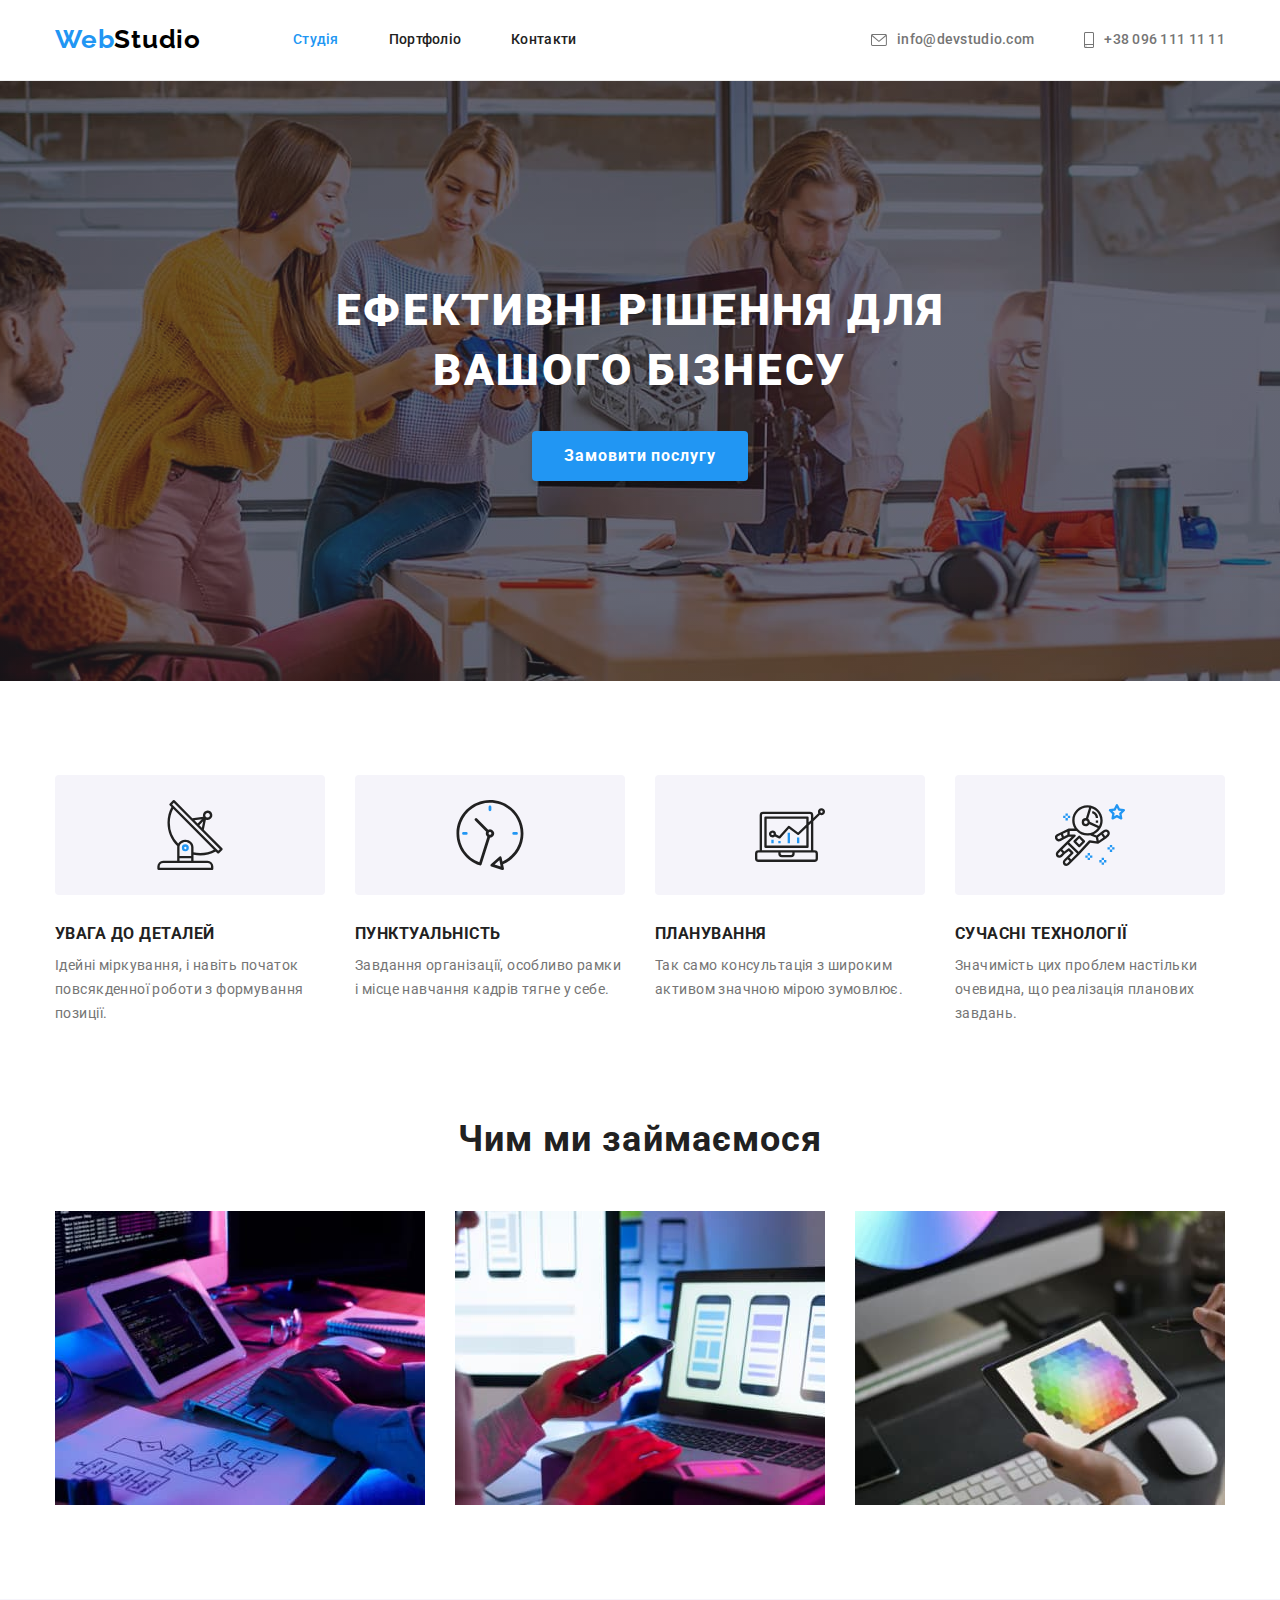
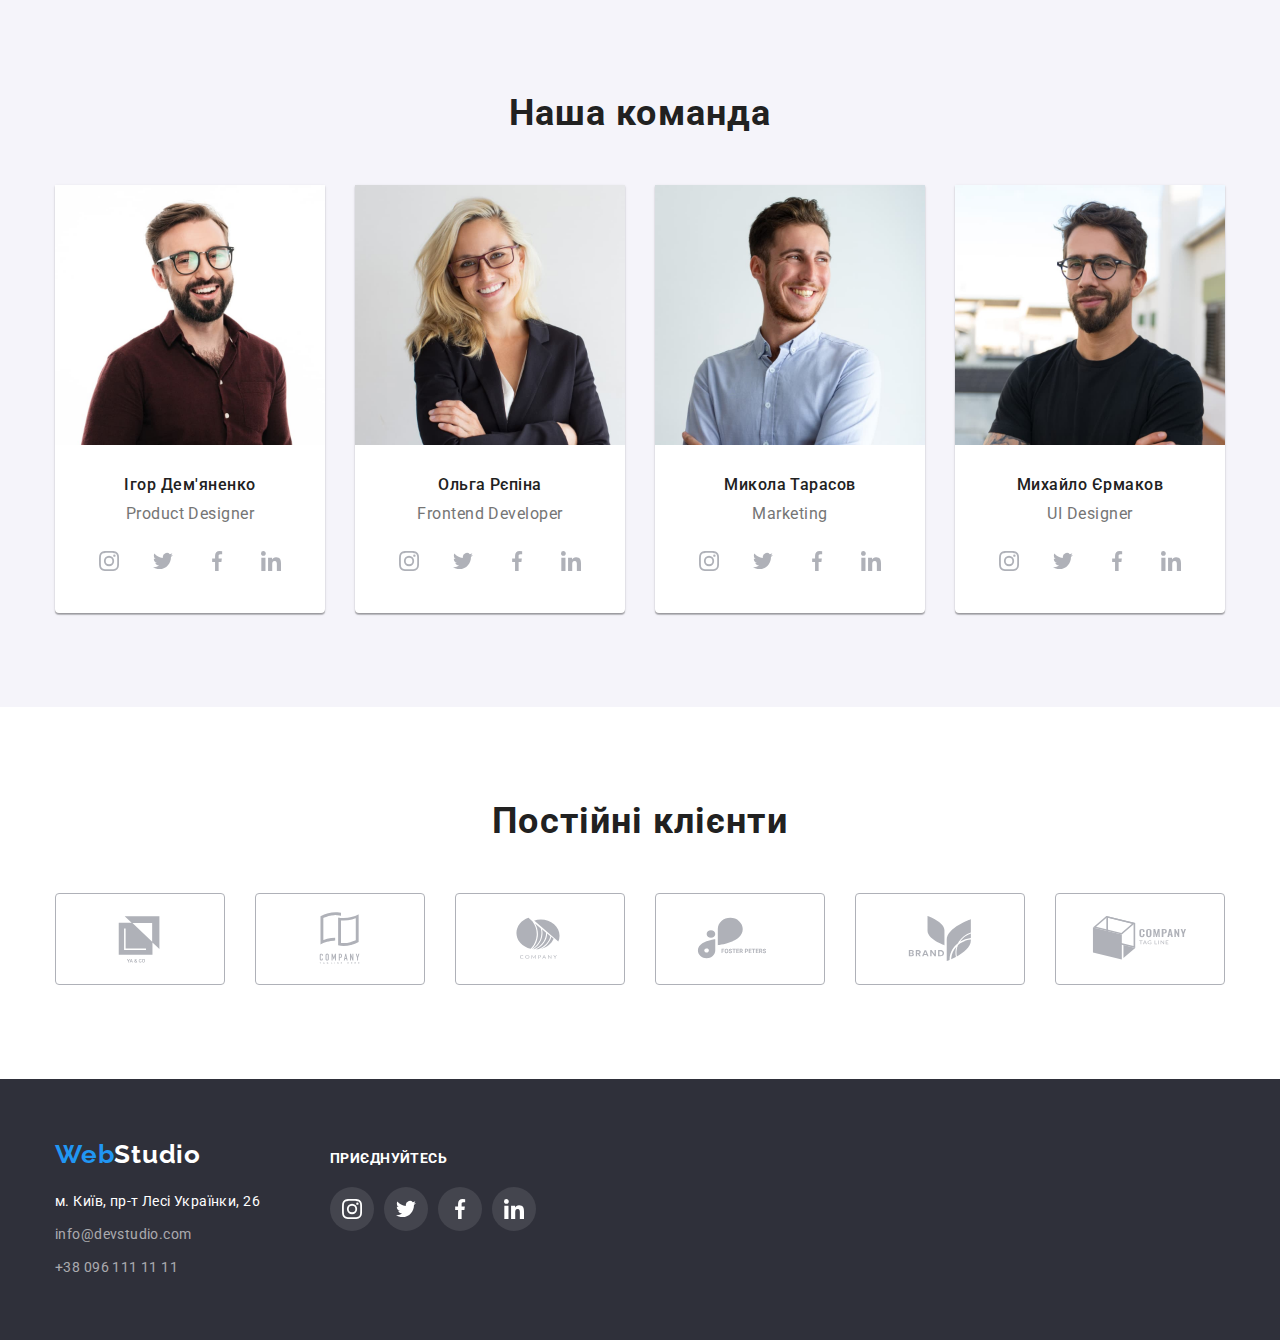
==== index.html @ ef6dc4af "Adds HW4 files" ====
<!DOCTYPE html>
<html lang="uk">
  <head>
    <meta charset="UTF-8" />
    <meta http-equiv="X-UA-Compatible" content="IE=edge" />
    <meta name="viewport" content="width=device-width, initial-scale=1.0" />
    <title>Студія</title>
    <link
      href="https://fonts.googleapis.com/css2?family=Raleway:wght@700&family=Roboto:wght@400;500;700;900&display=swap"
      rel="stylesheet"
    />
    <link
      rel="stylesheet"
      href="https://cdnjs.cloudflare.com/ajax/libs/modern-normalize/1.1.0/modern-normalize.min.css"
    />
    <link rel="stylesheet" href="./CSS/styles.css" />
  </head>
  <body>
    <!--Шапка сайта-->

    <header class="header">
      <div class="container header-box">
        <nav class="container-nav">
          <a href="./index.html" class="logo">
            <span class="accent">Web</span>Studio</a
          >

          <ul class="name-pages">
            <li class="item">
              <a href="./index.html" class="text-nav current">Студія</a>
            </li>
            <li class="item">
              <a href="./portfolio.html" class="text-nav">Портфоліо</a>
            </li>
            <li class="item"><a href="" class="text-nav">Контакти</a></li>
          </ul>
        </nav>

        <ul class="data-contacts">
          <li class="item contact">
            <a href="mailto:info@devstudio.com" class="contacts-nav"
              ><svg class="icon" width="16px" height="12px">
                <use href="./imeges/sprite-opt.svg#icon-envelope1"></use>
              </svg>
              info@devstudio.com</a
            >
          </li>
          <li class="item contact">
            <a href="tel:+380961111111" class="contacts-nav"
              ><svg class="icon" width="10px" height="16px">
                <use href="./imeges/sprite-opt.svg#icon-smartphone1"></use></svg
              >+38 096 111 11 11</a
            >
          </li>
        </ul>
      </div>
    </header>

    <main>
      <!--Секція з фоном (Герой)-->

      <section class="hero">
        <div class="hero-section">
          <h1 class="hero-title">Ефективні рішення для вашого бізнесу</h1>

          <button type="button" class="button-hero">Замовити послугу</button>
        </div>
      </section>

      <!--Секція з цінностями-->

      <section>
        <div class="container section">
          <h2 class="visually-hidden">Цінності</h2>
          <ul class="values">
            <li class="values-list">
              <div class="icon-values-bg">
                <svg class="icon-values" width="70px" height="70px">
                  <use href="./imeges/sprite-opt.svg#icon-antenna"></use>
                </svg>
              </div>
              <h3 class="title-values">УВАГА ДО ДЕТАЛЕЙ</h3>
              <p class="text-values">
                Ідейні міркування, і навіть початок повсякденної роботи з
                формування позиції.
              </p>
            </li>
            <li class="values-list">
              <div class="icon-values-bg">
                <svg class="icon-values" width="70px" height="70px">
                  <use href="./imeges/sprite-opt.svg#icon-clock"></use>
                </svg>
              </div>
              <h3 class="title-values">ПУНКТУАЛЬНІСТЬ</h3>
              <p class="text-values">
                Завдання організації, особливо рамки і місце навчання кадрів
                тягне у себе.
              </p>
            </li>
            <li class="values-list">
              <div class="icon-values-bg">
                <svg class="icon-values" width="70px" height="70px">
                  <use href="./imeges/sprite-opt.svg#icon-diagram"></use>
                </svg>
              </div>
              <h3 class="title-values">ПЛАНУВАННЯ</h3>
              <p class="text-values">
                Так само консультація з широким активом значною мірою зумовлює.
              </p>
            </li>
            <li class="values-list">
              <div class="icon-values-bg">
                <svg class="icon-values" width="70px" height="70px">
                  <use href="./imeges/sprite-opt.svg#icon-astronaut"></use>
                </svg>
              </div>
              <h3 class="title-values">СУЧАСНІ ТЕХНОЛОГІЇ</h3>
              <p class="text-values">
                Значимість цих проблем настільки очевидна, що реалізація
                планових завдань.
              </p>
            </li>
          </ul>
        </div>
      </section>

      <!--Секція Чим займаємося-->

      <section class="section-work">
        <div class="container section">
          <h2 class="section-title">Чим ми займаємося</h2>
          <ul class="presentation">
            <li class="work-view">
              <img
                class="image"
                src="./imeges/img1.jpg"
                width="370"
                height="294"
                alt="Планшет з портативною клавіатурою"
              />
            </li>
            <li class="work-view">
              <img
                class="image"
                src="./imeges/img2.jpg"
                width="370"
                height="294"
                alt="Робота з лебтопом"
              />
            </li>
            <li class="work-view">
              <img
                class="image"
                src="./imeges/img3.jpg"
                width="370"
                height="294"
                alt="Планшет з зображенням спектру"
              />
            </li>
          </ul>
        </div>
      </section>

      <!--Секція з фахівцями (командою)-->
      <section class="team">
        <div class="container section">
          <h2 class="section-title">Наша команда</h2>
          <ul class="team-cards">
            <li class="data-cards">
              <img
                class="photo"
                src="./imeges/img-ihor.jpg"
                width="270"
                height="260"
                alt="Product Designer"
              />
              <h3 class="title-name">Ігор Дем'яненко</h3>
              <p lang="en" class="text-position">Product Designer</p>
              <ul class="social-links">
                <li class="link-item">
                  <a href="" class="link">
                    <svg class="icon-social" width="20px" height="20px">
                      <use href="./imeges/sprite-opt.svg#icon-instagram"></use>
                    </svg>
                  </a>
                </li>
                <li class="link-item">
                  <a href="" class="link">
                    <svg class="icon-social" width="20px" height="20px">
                      <use href="./imeges/sprite-opt.svg#icon-twitter"></use>
                    </svg>
                  </a>
                </li>
                <li class="link-item">
                  <a href="" class="link">
                    <svg class="icon-social" width="20px" height="20px">
                      <use href="./imeges/sprite-opt.svg#icon-facebook"></use>
                    </svg>
                  </a>
                </li>
                <li class="link-item">
                  <a href="" class="link">
                    <svg class="icon-social" width="20px" height="20px">
                      <use href="./imeges/sprite-opt.svg#icon-linkedin"></use>
                    </svg>
                  </a>
                </li>
              </ul>
            </li>

            <li class="data-cards">
              <img
                class="photo"
                src="./imeges/img-olha.jpg"
                width="270"
                height="260"
                alt="Frontend Developer"
              />
              <h3 class="title-name">Ольга Рєпіна</h3>
              <p lang="en" class="text-position">Frontend Developer</p>
              <ul class="social-links">
                <li class="link-item">
                  <a href="" class="link">
                    <svg class="icon-social" width="20px" height="20px">
                      <use href="./imeges/sprite-opt.svg#icon-instagram"></use>
                    </svg>
                  </a>
                </li>
                <li class="link-item">
                  <a href="" class="link">
                    <svg class="icon-social" width="20px" height="20px">
                      <use href="./imeges/sprite-opt.svg#icon-twitter"></use>
                    </svg>
                  </a>
                </li>
                <li class="link-item">
                  <a href="" class="link">
                    <svg class="icon-social" width="20px" height="20px">
                      <use href="./imeges/sprite-opt.svg#icon-facebook"></use>
                    </svg>
                  </a>
                </li>
                <li class="link-item">
                  <a href="" class="link">
                    <svg class="icon-social" width="20px" height="20px">
                      <use href="./imeges/sprite-opt.svg#icon-linkedin"></use>
                    </svg>
                  </a>
                </li>
              </ul>
            </li>
            <li class="data-cards">
              <img
                class="photo"
                src="./imeges/img-mykola.jpg"
                width="270"
                height="260"
                alt="Marketing"
              />
              <h3 class="title-name">Микола Тарасов</h3>
              <p lang="en" class="text-position">Marketing</p>
              <ul class="social-links">
                <li class="link-item">
                  <a href="" class="link">
                    <svg class="icon-social" width="20px" height="20px">
                      <use href="./imeges/sprite-opt.svg#icon-instagram"></use>
                    </svg>
                  </a>
                </li>
                <li class="link-item">
                  <a href="" class="link">
                    <svg class="icon-social" width="20px" height="20px">
                      <use href="./imeges/sprite-opt.svg#icon-twitter"></use>
                    </svg>
                  </a>
                </li>
                <li class="link-item">
                  <a href="" class="link">
                    <svg class="icon-social" width="20px" height="20px">
                      <use href="./imeges/sprite-opt.svg#icon-facebook"></use>
                    </svg>
                  </a>
                </li>
                <li class="link-item">
                  <a href="" class="link">
                    <svg class="icon-social" width="20px" height="20px">
                      <use href="./imeges/sprite-opt.svg#icon-linkedin"></use>
                    </svg>
                  </a>
                </li>
              </ul>
            </li>
            <li class="data-cards">
              <img
                class="photo"
                src="./imeges/img-myhailo.jpg"
                width="270"
                height="260"
                alt="UI Designer"
              />
              <h3 class="title-name">Михайло Єрмаков</h3>
              <p lang="en" class="text-position">UI Designer</p>
              <ul class="social-links">
                <li class="link-item">
                  <a href="" class="link">
                    <svg class="icon-social" width="20px" height="20px">
                      <use href="./imeges/sprite-opt.svg#icon-instagram"></use>
                    </svg>
                  </a>
                </li>
                <li class="link-item">
                  <a href="" class="link">
                    <svg class="icon-social" width="20px" height="20px">
                      <use href="./imeges/sprite-opt.svg#icon-twitter"></use>
                    </svg>
                  </a>
                </li>
                <li class="link-item">
                  <a href="" class="link">
                    <svg class="icon-social" width="20px" height="20px">
                      <use href="./imeges/sprite-opt.svg#icon-facebook"></use>
                    </svg>
                  </a>
                </li>
                <li class="link-item">
                  <a href="" class="link">
                    <svg class="icon-social" width="20px" height="20px">
                      <use href="./imeges/sprite-opt.svg#icon-linkedin"></use>
                    </svg>
                  </a>
                </li>
              </ul>
            </li>
          </ul>
        </div>
      </section>
      <!--Секція Постійні клієнти-->

      <section class="clients">
        <div class="container section">
          <h2 class="section-title">Постійні клієнти</h2>
          <ul class="client-list">
            <li class="client-item">
              <a href="" class="client-link">
                <svg class="icon-clients" width="106px" height="60px">
                  <use href="./imeges/sprite-opt.svg#icon-Logo1"></use>
                </svg>
              </a>
            </li>
            <li class="">
              <a href="" class="client-link">
                <svg class="icon-clients" width="106px" height="60px">
                  <use href="./imeges/sprite-opt.svg#icon-Logo2"></use>
                </svg>
              </a>
            </li>
            <li class="">
              <a href="" class="client-link">
                <svg class="icon-clients" width="106px" height="60px">
                  <use href="./imeges/sprite-opt.svg#icon-Logo3"></use>
                </svg>
              </a>
            </li>
            <li class="">
              <a href="" class="client-link">
                <svg class="icon-clients" width="106px" height="60px">
                  <use href="./imeges/sprite-opt.svg#icon-Logo4"></use>
                </svg>
              </a>
            </li>
            <li class="">
              <a href="" class="client-link">
                <svg class="icon-clients" width="106px" height="60px">
                  <use href="./imeges/sprite-opt.svg#icon-Logo5"></use>
                </svg>
              </a>
            </li>
            <li class="">
              <a href="" class="client-link">
                <svg class="icon-clients" width="106px" height="60px">
                  <use href="./imeges/sprite-opt.svg#icon-Logo6"></use>
                </svg>
              </a>
            </li>
          </ul>
        </div>
      </section>
    </main>

    <footer class="footer">
      <div class="container container-footer">
        <div class="boxes-footer">
          <a href="./index.html" class="logo-footer">
            <span class="accent">Web</span>Studio</a
          >
          <address class="address">
            <ul class="links">
              <li class="item">
                <a
                  href="https://goo.gl/maps/Y4oSbLrccmS1VjcP8"
                  target="_blank"
                  rel="noreferrer noopener nofollow"
                  class="map-point"
                  >м. Київ, пр-т Лесі Українки, 26</a
                >
              </li>
              <li class="item">
                <a href="mailto:info@devstudio.com">info@devstudio.com</a>
              </li>
              <li class="item">
                <a href="tel:+380961111111">+38 096 111 11 11</a>
              </li>
            </ul>
          </address>
        </div>
        <div class="boxes-footer offer-links">
          <p class="offer">приєднуйтесь</p>
          <ul class="social-links-footer">
            <li class="link-item-footer">
              <a href="" class="link-footer">
                <svg class="icon-social-footer" width="20px" height="20px">
                  <use href="./imeges/sprite-opt.svg#icon-instagram"></use>
                </svg>
              </a>
            </li>
            <li class="link-item-footer">
              <a href="" class="link-footer">
                <svg class="icon-social-footer" width="20px" height="20px">
                  <use href="./imeges/sprite-opt.svg#icon-twitter"></use>
                </svg>
              </a>
            </li>
            <li class="link-item-footer">
              <a href="" class="link-footer">
                <svg class="icon-social-footer" width="20px" height="20px">
                  <use href="./imeges/sprite-opt.svg#icon-facebook"></use>
                </svg>
              </a>
            </li>
            <li class="link-item-footer">
              <a href="" class="link-footer">
                <svg class="icon-social-footer" width="20px" height="20px">
                  <use href="./imeges/sprite-opt.svg#icon-linkedin"></use>
                </svg>
              </a>
            </li>
          </ul>
        </div>
      </div>
    </footer>
  </body>
</html>
---- CSS/styles.css ----
:root {
  --paragraph-color: #757575;
  --set-card-gap: 30px;
  --hover-color: #2196f3;
  --no-action-color: #afb1b8;
}

html {
  box-sizing: border-box;
}

*,
*::before,
*::after {
  box-sizing: inherit;
}

/* * {
  outline: 1px solid red;
} */

body {
  font-family: "Roboto", sans-serif;
  color: #212121;
  font-size: 14px;
}

li {
  list-style-type: none;
  margin: 0;
  padding: 0;
}

a {
  text-decoration: none;
}

.visually-hidden {
  position: absolute;
  width: 1px;
  height: 1px;
  margin: -1px;
  border: 0;
  padding: 0;

  white-space: nowrap;
  clip-path: inset(100%);
  clip: rect(0 0 0 0);
  overflow: hidden;
}

h1,
h2,
h3,
h4,
h5,
h6,
ul,
p {
  margin: 0;
}

ul {
  padding: 0;
}

img {
  display: block;
  max-width: 100%;
}

.container {
  width: 1200px;
  padding-left: 15px;
  padding-right: 15px;
  margin-left: auto;
  margin-right: auto;
}

.section {
  padding-top: 94px;
  padding-bottom: 94px;
}

/*Header*/

.header {
  border-bottom: 1px solid #ececec;
}

.logo {
  display: inline-block;
  width: 145px;
  padding-top: 24px;
  padding-bottom: 25px;
  font-family: "Raleway", sans-serif;
  font-weight: 700;
  font-size: 26px;
  line-height: 1.19;
  letter-spacing: 0.03em;

  color: #000000;
}

.accent {
  color: #2196f3;
}

.container-nav {
  display: flex;
}

.header-box {
  display: flex;
  align-items: center;
}

.name-pages {
  display: flex;
  margin-left: 93px;
}

.name-pages .text-nav {
  display: block;
  padding-top: 32px;
  padding-bottom: 32px;
}

.name-pages .item:not(:last-child) {
  margin-right: 50px;
}

.text-nav {
  font-weight: 500;
  line-height: 1.14;
  letter-spacing: 0.02em;

  color: #212121;
}

.text-nav.current {
  color: #2196f3;
}

.text-nav:hover,
.text-nav:focus {
  color: var(--hover-color);
}

.contacts-nav {
  display: flex;
  align-items: center;
  padding-top: 32px;
  padding-bottom: 32px;
  font-weight: 500;
  line-height: 1.14;
  letter-spacing: 0.02em;

  color: var(--paragraph-color);
}

.contacts-nav:hover,
.contacts-nav:focus {
  color: var(--hover-color);
}

.icon {
  fill: currentColor;
  margin-right: 10px;
}

.data-contacts {
  display: flex;
  margin-left: auto;
}

.data-contacts .item + .item {
  margin-left: 50px;
}

/*Hero*/

.hero-section {
  padding-top: 200px;
  padding-bottom: 200px;
}

.hero {
  text-align: center;
  max-width: 1600px;
  height: 600px;
  margin-left: auto;
  margin-right: auto;
  background-image: linear-gradient(
      rgba(47, 48, 58, 0.4),
      rgba(47, 48, 58, 0.4)
    ),
    url("../imeges/Img-bg-hero.jpg");
  background-repeat: no-repeat;
  background-position: center;
  background-size: cover;
}

.hero-title {
  width: 696px;
  margin-bottom: 30px;
  margin-left: auto;
  margin-right: auto;

  font-weight: 900;
  font-size: 44px;
  line-height: 1.36;
  letter-spacing: 0.06em;
  text-transform: uppercase;

  color: #ffffff;
}

.button-hero {
  display: inline-block;
  padding: 10px 32px;
  min-width: 216px;

  font-family: "Roboto";
  font-style: normal;
  font-weight: 700;
  font-size: 16px;
  line-height: 1.88;
  letter-spacing: 0.06em;
  cursor: pointer;
  border: none;
  border-radius: 4px;

  color: #ffffff;
  background-color: #2196f3;
  box-shadow: 0px 4px 4px rgba(0, 0, 0, 0.15);
}

/* .button-hero:hover,
.button-hero:focus {
  opacity: 0.8;
} */

/*Section values*/

.values {
  display: flex;
}

.values-list {
  width: calc((100%-90px) / 4);
}

.values .values-list:not(:last-child) {
  margin-right: var(--set-card-gap);
}

.title-values {
  margin-bottom: 10px;
  font-weight: 700;
  line-height: 1.14;
  letter-spacing: 0.03em;
  text-transform: uppercase;
}

.text-values {
  line-height: 1.71;
  letter-spacing: 0.03em;

  color: var(--paragraph-color);
}

.icon-values-bg {
  display: flex;
  justify-content: center;
  align-items: center;
  background-color: #f5f4fa;
  border-radius: 4px;
  width: 270px;
  height: 120px;
  margin-bottom: 30px;
}

/*What are we doing*/

.section-work .section {
  padding-top: 0;
}

.presentation {
  display: flex;
}

.work-view {
  width: calc((100%-60px) / 3);
}

.presentation .work-view:not(:last-child) {
  margin-right: var(--set-card-gap);
}

.section-title {
  margin-bottom: 50px;
  font-weight: 700;
  font-size: 36px;
  line-height: 1.16;
  text-align: center;
  letter-spacing: 0.03em;
}

/*Our team (Team Cards*/

.team-cards {
  display: flex;
}

.data-cards {
  width: calc((100%-90px) / 4);
  background-color: #ffffff;
  border: none;
  box-shadow: 0px 1px 3px rgba(0, 0, 0, 0.12), 0px 1px 1px rgba(0, 0, 0, 0.14),
    0px 2px 1px rgba(0, 0, 0, 0.2);
  border-radius: 0px 0px 4px 4px;
}

.team-cards .data-cards:not(:last-child) {
  margin-right: var(--set-card-gap);
}

.team {
  background: #f5f4fa;
}

.photo {
  margin-bottom: 30px;
}
.title-name {
  text-align: center;
  margin-bottom: 10px;
  font-weight: 500;
  font-size: 16px;
  line-height: 1.19;
  letter-spacing: 0.03em;
}

.text-position {
  margin-bottom: 16px;
  text-align: center;
  font-size: 16px;
  line-height: 1.19;
  letter-spacing: 0.03em;
  color: var(--paragraph-color);
}

.social-links .link {
  display: flex;
  justify-content: center;
  align-items: center;
  width: 44px;
  height: 44px;
  fill: var(--no-action-color);
}

.social-links .link-item + .link-item {
  margin-left: 10px;
}

.link:hover,
.link:focus {
  fill: #ffffff;
  background-color: var(--hover-color);
  border-radius: 50%;
}

.social-links {
  display: flex;
  justify-content: center;
  margin-bottom: 30px;
}

/*Our Clients*/

.client-link {
  display: flex;
  justify-content: center;
  align-items: center;
  width: 170px;
  height: 92px;
  border: 1px solid var(--no-action-color);
  border-radius: 4px;
  fill: var(--no-action-color);
}

.client-link:hover,
.client-link:focus {
  fill: var(--hover-color);
  border: 1px solid var(--hover-color);
}

.client-list {
  display: flex;
  justify-content: space-between;
}

/*Portfolio page*/

.buttons-list {
  display: flex;
  justify-content: center;
  margin-bottom: 50px;
}

.buttons-list .item:not(:last-child) {
  margin-right: 8px;
}

.button-port {
  display: inline-block;
  padding: 6px 22px;

  font-family: "Roboto";
  font-style: normal;
  font-weight: 500;
  font-size: 16px;
  line-height: 1.62;
  letter-spacing: 0.03em;
  cursor: pointer;
  border: none;
  border-radius: 4px;

  text-align: center;

  color: #212121;
  background-color: #f5f4fa;
}

.button-port:hover,
.button-port:focus {
  color: #fff;
  background-color: #2196f3;
  box-shadow: 0px 3px 1px rgba(0, 0, 0, 0.1), 0px 1px 2px rgba(0, 0, 0, 0.08),
    0px 2px 2px rgba(0, 0, 0, 0.12);
}

.card-list {
  display: flex;
  flex-wrap: wrap;
}

.card-link {
  display: block;
  color: inherit;
}

.card-link:hover,
.card-link:focus {
  box-shadow: 0px 1px 1px rgba(0, 0, 0, 0.12), 0px 4px 4px rgba(0, 0, 0, 0.06),
    1px 4px 6px rgba(0, 0, 0, 0.16);
}

.card {
  margin-right: var(--set-card-gap);
  margin-bottom: var(--set-card-gap);
}

.card:nth-child(3n) {
  margin-right: 0;
}

.card:nth-last-child(-n + 3) {
  margin-bottom: 0;
}

.title-description {
  padding: 20px 24px;
  border-right: 1px solid #eeeeee;
  border-bottom: 1px solid #eeeeee;
  border-left: 1px solid #eeeeee;
}

.title-projects {
  margin-bottom: 4px;
  font-weight: 700;
  font-size: 18px;
  line-height: 2;
  letter-spacing: 0.06em;
}

.text-desc {
  font-size: 16px;
  line-height: 1.87;
  letter-spacing: 0.03em;

  color: var(--paragraph-color);
}

/*Footer*/

.footer {
  background-color: #2f303a;
}

.container-footer {
  padding-top: 60px;
  padding-bottom: 60px;
}

.logo-footer {
  margin-bottom: 20px;
  display: block;
  font-family: "Raleway", sans-serif;
  font-weight: 700;
  font-size: 26px;
  line-height: 1.19;
  letter-spacing: 0.03em;

  color: #ffffff;
}

.links .item:not(:last-child) {
  margin-bottom: 9px;
}

.links a {
  display: block;
  font-style: normal;
  line-height: 1.71;
  letter-spacing: 0.03em;
  color: rgba(255, 255, 255, 0.6);
}

.links .map-point {
  color: #ffffff;
}

.links a:hover,
.links a:focus {
  color: #2196f3;
}

.offer {
  color: #ffffff;
  font-weight: 700;
  line-height: 1.14;
  letter-spacing: 0.03em;
  text-transform: uppercase;
  margin-bottom: 20px;
}

.social-links-footer .link-footer {
  display: flex;
  justify-content: center;
  align-items: center;
  width: 44px;
  height: 44px;
  fill: #ffffff;
  background: rgba(255, 255, 255, 0.1);
  border-radius: 50%;
}

.social-links-footer .link-item-footer + .link-item-footer {
  margin-left: 10px;
}

.link-footer:hover,
.link-footer:focus {
  fill: #ffffff;
  background-color: var(--hover-color);
  border-radius: 50%;
}

.social-links-footer {
  display: flex;
}

.container-footer {
  display: flex;
  align-items: baseline;
}

.offer-links {
  margin-left: 70px;
}
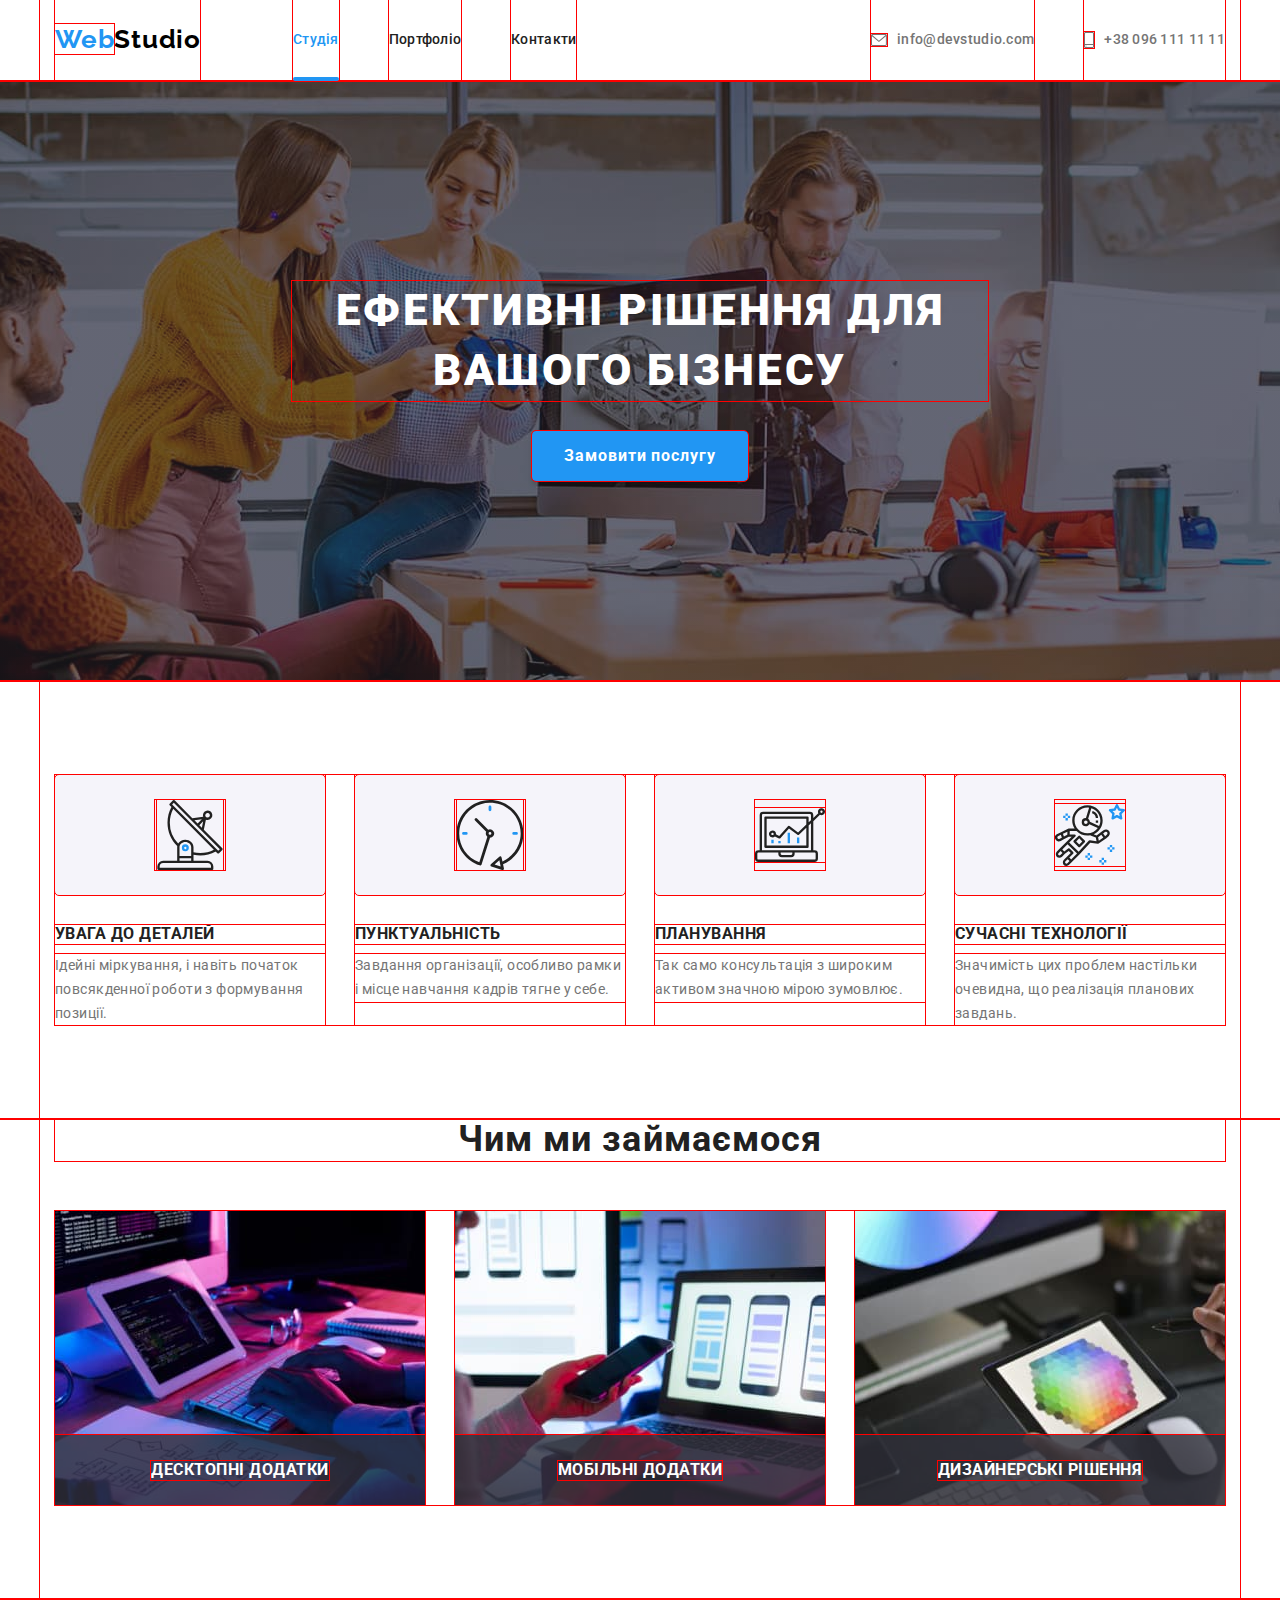
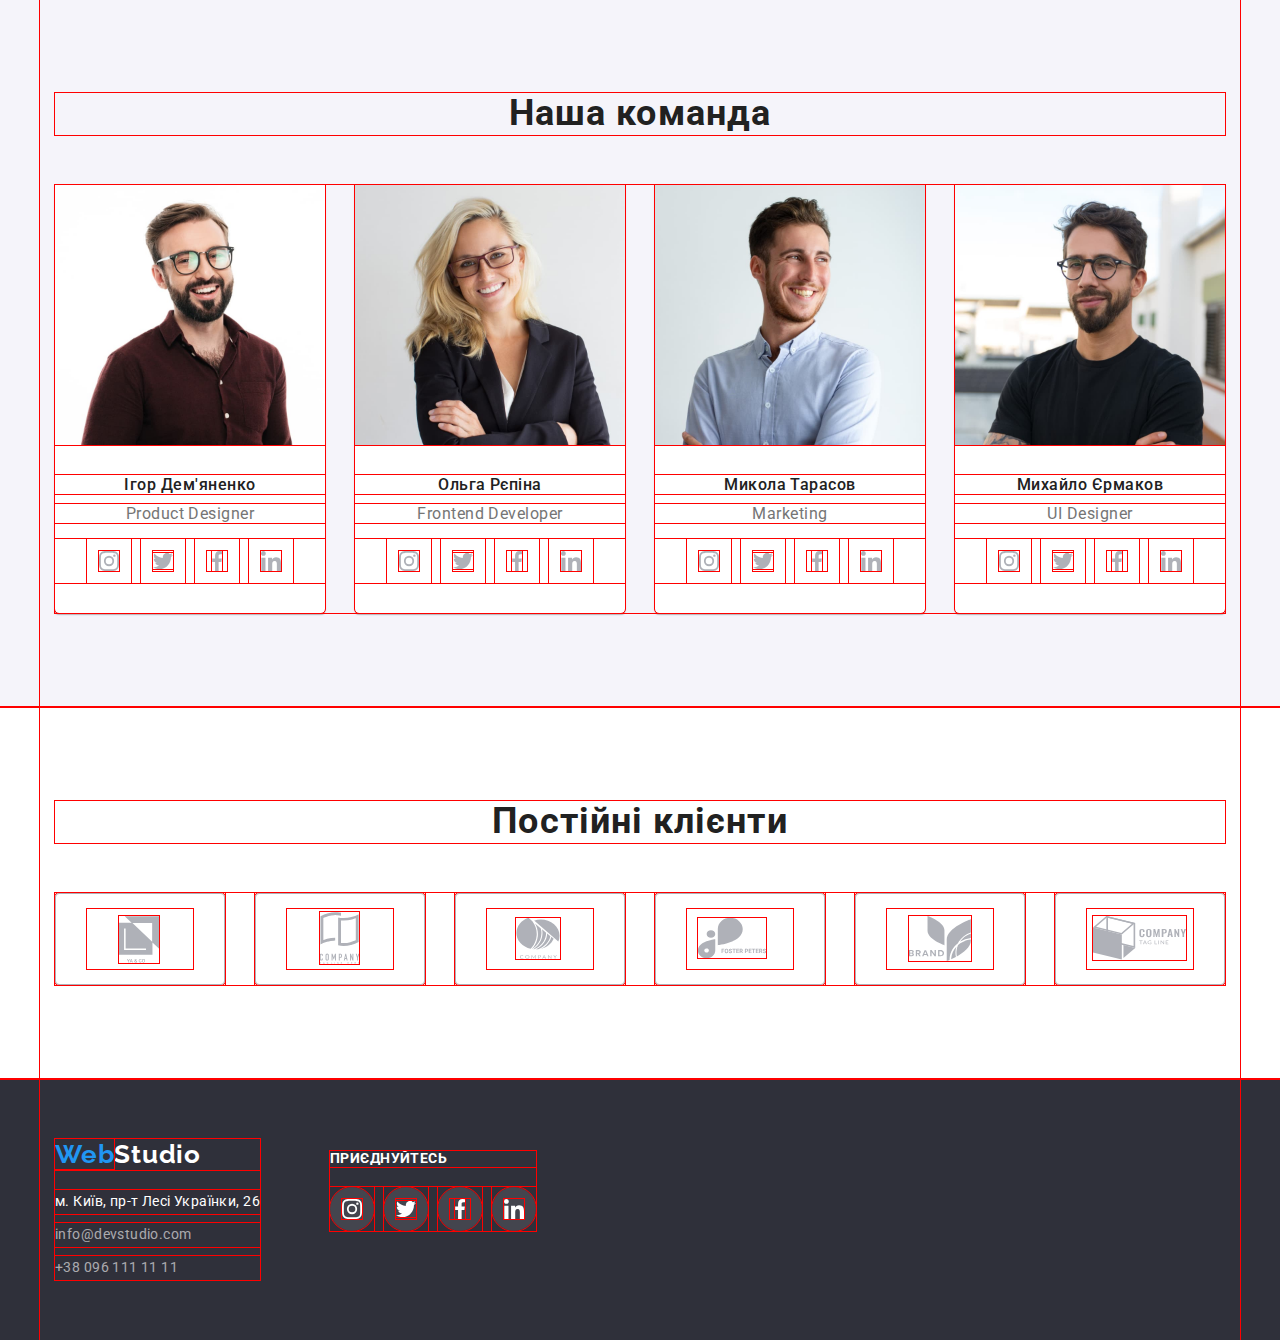
==== commit fdb9bae1: "Adds description to cards" ====
--- a/index.html
+++ b/index.html
@@ -138,6 +138,9 @@
                 height="294"
                 alt="Планшет з портативною клавіатурою"
               />
+              <div class="version-types">
+                <h3 class="version-names">Десктопні додатки</h3>
+              </div>
             </li>
             <li class="work-view">
               <img
@@ -147,6 +150,9 @@
                 height="294"
                 alt="Робота з лебтопом"
               />
+              <div class="version-types">
+                <h3 class="version-names">Мобільні додатки</h3>
+              </div>
             </li>
             <li class="work-view">
               <img
@@ -156,6 +162,9 @@
                 height="294"
                 alt="Планшет з зображенням спектру"
               />
+              <div class="version-types">
+                <h3 class="version-names">Дизайнерські рішення</h3>
+              </div>
             </li>
           </ul>
         </div>
--- a/CSS/styles.css
+++ b/CSS/styles.css
@@ -15,9 +15,9 @@
   box-sizing: inherit;
 }
 
-/* * {
+* {
   outline: 1px solid red;
-} */
+}
 
 body {
   font-family: "Roboto", sans-serif;
@@ -136,10 +136,24 @@
   letter-spacing: 0.02em;
 
   color: #212121;
+
+  position: relative;
 }
 
 .text-nav.current {
   color: #2196f3;
+}
+
+.current::after {
+  content: "";
+  display: block;
+  width: 100%;
+  height: 4px;
+  background-color: var(--hover-color);
+  border-radius: 2px;
+
+  position: absolute;
+  bottom: -1px;
 }
 
 .text-nav:hover,
@@ -293,6 +307,7 @@
 
 .work-view {
   width: calc((100%-60px) / 3);
+  position: relative;
 }
 
 .presentation .work-view:not(:last-child) {
@@ -306,6 +321,28 @@
   line-height: 1.16;
   text-align: center;
   letter-spacing: 0.03em;
+}
+
+.version-types {
+  width: 370px;
+  height: 70px;
+  background-color: rgba(47, 48, 58, 0.8);
+
+  display: flex;
+  justify-content: center;
+  align-items: center;
+
+  position: absolute;
+  bottom: 0;
+  left: 0;
+}
+
+.version-names {
+  color: #ffffff;
+  font-weight: 700;
+  line-height: 1.14;
+  letter-spacing: 0.03em;
+  text-transform: uppercase;
 }
 
 /*Our team (Team Cards*/
@@ -442,6 +479,26 @@
     0px 2px 2px rgba(0, 0, 0, 0.12);
 }
 
+.slide-description {
+  padding: 63px 24px;
+  width: 370px;
+  height: 294px;
+  background-color: rgba(33, 150, 243, 0.9);
+
+  position: absolute;
+  top 0;
+}
+
+.text-description {
+  font-family: "Roboto";
+  font-style: normal;
+  font-weight: 400;
+  font-size: 18px;
+  line-height: 1.55;
+  letter-spacing: 0.03em;
+  color: #ffffff;
+}
+
 .card-list {
   display: flex;
   flex-wrap: wrap;
@@ -476,6 +533,8 @@
   border-right: 1px solid #eeeeee;
   border-bottom: 1px solid #eeeeee;
   border-left: 1px solid #eeeeee;
+
+  position: relative;
 }
 
 .title-projects {
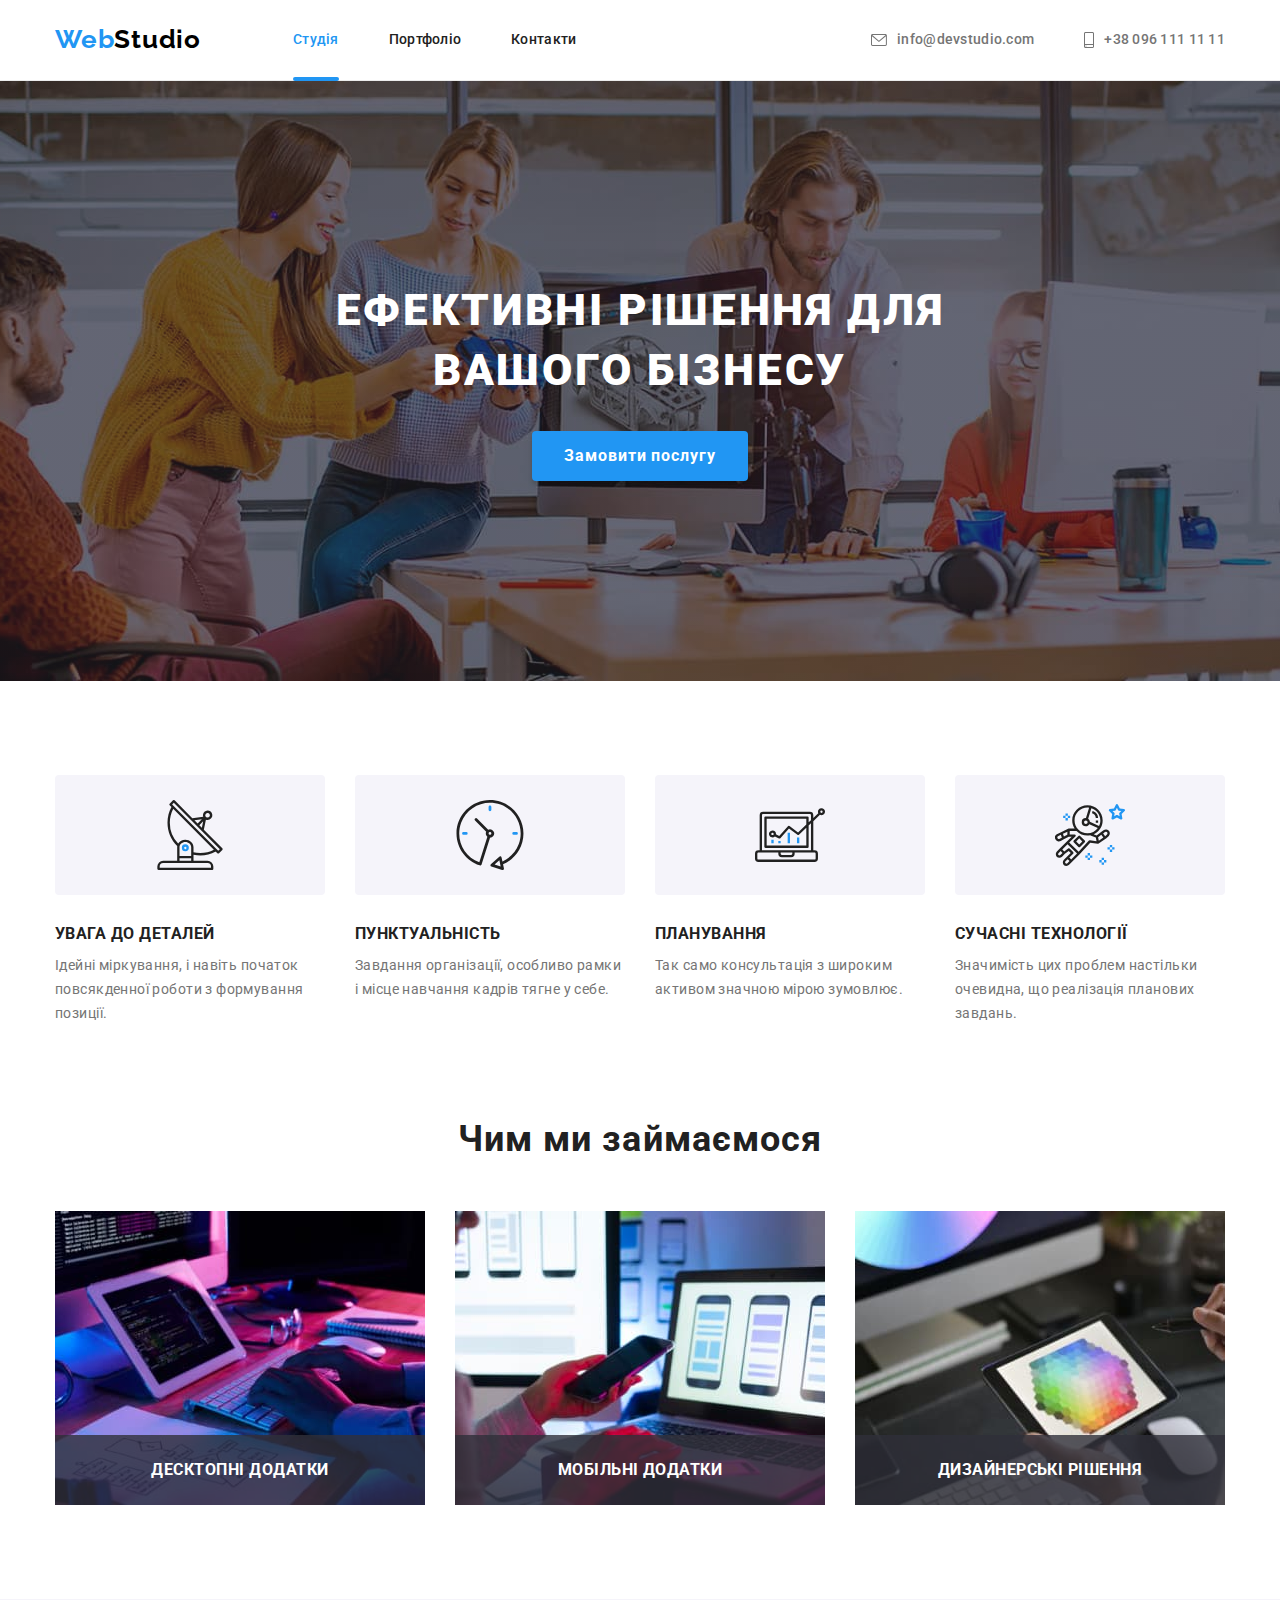
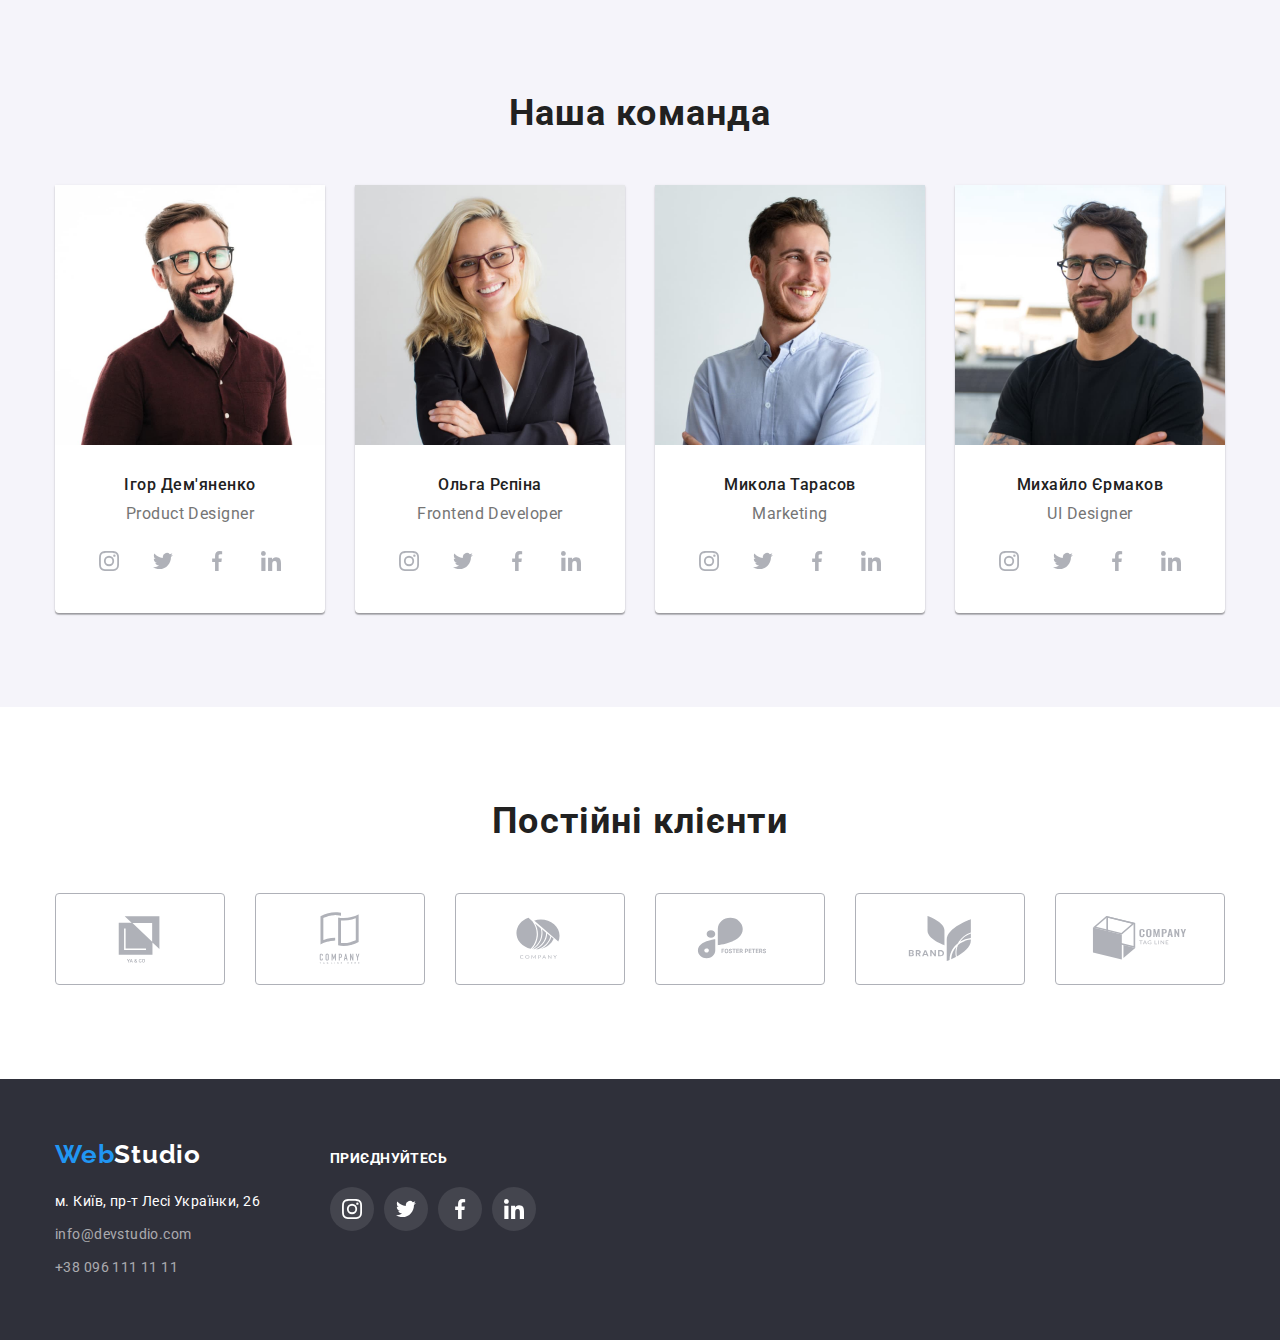
==== commit b31664f5: "Adds JS file" ====
--- a/index.html
+++ b/index.html
@@ -63,7 +63,7 @@
         <div class="hero-section">
           <h1 class="hero-title">Ефективні рішення для вашого бізнесу</h1>
 
-          <button type="button" class="button-hero">Замовити послугу</button>
+          <button type="button" class="button-hero" data-modal-open>Замовити послугу</button>
         </div>
       </section>
 
@@ -457,5 +457,15 @@
         </div>
       </div>
     </footer>
+    <div class="backdrop is-hidden" data-modal>
+      <div class="modal">
+        <button type="button" class="close-button" data-modal-close>
+          <svg class="icon-close" width="18px" height="18px">
+            <use href="./imeges/sprite-opt.svg#icon-close-btn"></use>
+          </svg>
+        </button>
+      </div>
+    </div>
+    <script src="./js/modal.js"></script>
   </body>
 </html>
--- a/CSS/styles.css
+++ b/CSS/styles.css
@@ -15,9 +15,9 @@
   box-sizing: inherit;
 }
 
-* {
+/* * {
   outline: 1px solid red;
-}
+} */
 
 body {
   font-family: "Roboto", sans-serif;
@@ -33,6 +33,7 @@
 
 a {
   text-decoration: none;
+  transition: color 250ms cubic-bezier(0.4, 0, 0.2, 1);
 }
 
 .visually-hidden {
@@ -250,10 +251,10 @@
   box-shadow: 0px 4px 4px rgba(0, 0, 0, 0.15);
 }
 
-/* .button-hero:hover,
+.button-hero:hover,
 .button-hero:focus {
   opacity: 0.8;
-} */
+}
 
 /*Section values*/
 
@@ -395,7 +396,10 @@
   align-items: center;
   width: 44px;
   height: 44px;
+  border-radius: 50%;
   fill: var(--no-action-color);
+
+  transition: background-color 250ms cubic-bezier(0.4, 0, 0.2, 1), fill 250ms cubic-bezier(0.4, 0, 0.2, 1);
 }
 
 .social-links .link-item + .link-item {
@@ -406,7 +410,6 @@
 .link:focus {
   fill: #ffffff;
   background-color: var(--hover-color);
-  border-radius: 50%;
 }
 
 .social-links {
@@ -426,6 +429,8 @@
   border: 1px solid var(--no-action-color);
   border-radius: 4px;
   fill: var(--no-action-color);
+
+  transition: fill 250ms cubic-bezier(0.4, 0, 0.2, 1), border 250ms cubic-bezier(0.4, 0, 0.2, 1);
 }
 
 .client-link:hover,
@@ -469,6 +474,8 @@
 
   color: #212121;
   background-color: #f5f4fa;
+
+  transition: color 250ms cubic-bezier(0.4, 0, 0.2, 1), background-color 250ms cubic-bezier(0.4, 0, 0.2, 1), box-shadow 250ms cubic-bezier(0.4, 0, 0.2, 1);
 }
 
 .button-port:hover,
@@ -480,13 +487,8 @@
 }
 
 .slide-description {
-  padding: 63px 24px;
-  width: 370px;
-  height: 294px;
-  background-color: rgba(33, 150, 243, 0.9);
-
-  position: absolute;
-  top 0;
+  position: relative;
+  overflow: hidden;
 }
 
 .text-description {
@@ -497,6 +499,16 @@
   line-height: 1.55;
   letter-spacing: 0.03em;
   color: #ffffff;
+
+  padding: 63px 24px;
+  width: 370px;
+  height: 294px;
+  background-color: rgba(33, 150, 243, 0.9);
+
+  position: absolute;
+  top: 0;
+  transform: translateY(100%);
+  transition: transform 250ms;
 }
 
 .card-list {
@@ -507,6 +519,11 @@
 .card-link {
   display: block;
   color: inherit;
+}
+
+.card-link:hover .text-description,
+.card-link:focus .text-description {
+  transform: translateY(0);
 }
 
 .card-link:hover,
@@ -533,8 +550,6 @@
   border-right: 1px solid #eeeeee;
   border-bottom: 1px solid #eeeeee;
   border-left: 1px solid #eeeeee;
-
-  position: relative;
 }
 
 .title-projects {
@@ -615,6 +630,8 @@
   fill: #ffffff;
   background: rgba(255, 255, 255, 0.1);
   border-radius: 50%;
+
+  transition: background-color 250ms cubic-bezier(0.4, 0, 0.2, 1);
 }
 
 .social-links-footer .link-item-footer + .link-item-footer {
@@ -640,3 +657,53 @@
 .offer-links {
   margin-left: 70px;
 }
+
+/*MODAL*/
+
+.backdrop {
+  position: fixed;
+  top: 0;
+  left: 0;
+  width: 100%;
+  height: 100vh;
+  left: 0px;
+  top: 0px;
+  background-color: rgba(0, 0, 0, 0.2);
+  opacity: 1;
+
+  transition: opacity 500ms cubic-bezier(0.4, 0, 0.2, 1);
+}
+
+.modal {
+  position: absolute;
+  top: 50%;
+  left: 50%;
+  transform: translate(-50%, -50%);
+  width: 528px;
+  height: 581px;
+  background: #ffffff;
+  box-shadow: 0px 1px 3px rgba(0, 0, 0, 0.12), 0px 1px 1px rgba(0, 0, 0, 0.14),
+    0px 2px 1px rgba(0, 0, 0, 0.2);
+  border-radius: 4px;
+}
+
+.is-hidden {
+  opacity: 0;
+  visibility: hidden;
+  pointer-events: none;
+}
+
+.close-button {
+  width: 30px;
+  height: 30px;
+  background: #ffffff;
+  border: 1px solid rgba(0, 0, 0, 0.1);
+  border-radius: 50%;
+  position: absolute;
+  top: 8px;
+  right: 8px;
+  display: flex;
+  justify-content: center;
+  align-items: center;
+  cursor: pointer;
+}